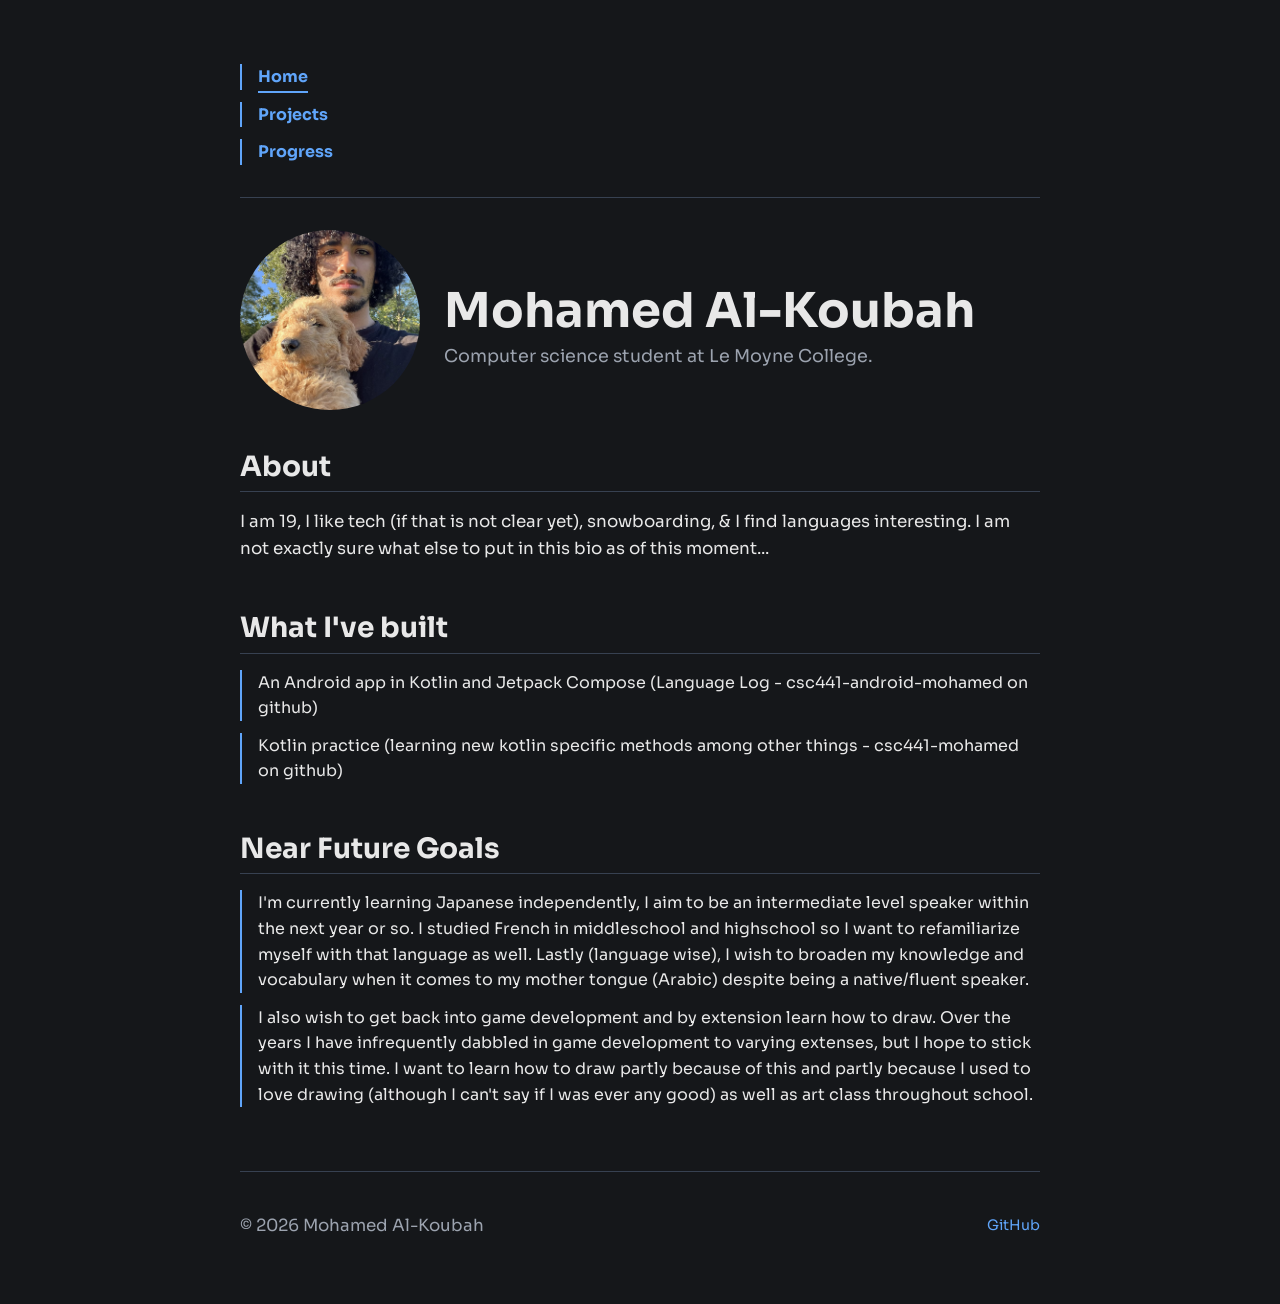
==== index.html @ a452be7b "Lab 13 done" ====
<!DOCTYPE html>
<html lang = "en">
    <head>
         <meta charset="UTF-8">
         <meta name="viewport" content="width=device-width, initial-scale=1.0">
         <title>Mohamed Al-Koubah</title>

         <!-- Class 12 · Step 1: a typeface I chose -->
         <link rel="preconnect" href="https://fonts.googleapis.com">
         <link rel="preconnect" href="https://fonts.gstatic.com" crossorigin>
         <link href="https://fonts.googleapis.com/css2?family=Sora:wght@100..800&display=swap" rel="stylesheet">
         <link rel="stylesheet" href="styles.css">
    </head>
    <body>
       <!-- Class 13 - Step 2: navigation -->
         <nav>
            <ul>
                <li><a href="index.html" class = "current">Home</a></li>
                <li><a href="projects.html">Projects</a></li>
                <li><a href="progress.html">Progress</a></li>
            </ul>
         </nav>
         <!-- Class 11: Step 2: the page content -->
         <header>
            <!-- Class 12: Step 3: an image -->
            <img src="images/me.jpg" alt="Portrait of Mohamed Al-Koubah." class="portrait">
            <!-- Lab 12 · Task 1: group the text so it stacks beside the photo -->
            <div>
               <h1>Mohamed Al-Koubah</h1>
               <p>Computer science student at Le Moyne College.</p>
            </div>
         </header>

         <main>

            <section>
               <h2>About</h2>
               <p>I am 19, I like tech (if that is not clear yet), snowboarding, & I find languages interesting.
                  I am not exactly sure what else to put in this bio as of this moment...
               </p>
            </section>
            
            <section>
               <h2>What I've built</h2>
               <ul>
                  <li>An Android app in Kotlin and Jetpack Compose (Language Log - csc441-android-mohamed on github)</li>
                  <li>Kotlin practice (learning new kotlin specific methods among other things - csc441-mohamed on github)</li>
               </ul>
            </section>
            
            <!-- Lab 11 · Task 2: a third section */ -->
            <section>
               <h2>Near Future Goals</h2>
               <ul>
                  <li>
                     I'm currently learning Japanese independently, I aim to be an intermediate level speaker within the next year or so.
                     I studied French in middleschool and highschool so I want to refamiliarize myself with that language as well. 
                     Lastly (language wise), I wish to broaden my knowledge and vocabulary when it comes to my mother tongue (Arabic) despite being a native/fluent speaker.
                  </li>

                  <li>
                     I also wish to get back into game development and by extension learn how to draw.
                     Over the years I have infrequently dabbled in game development to varying extenses, but I hope to stick with it this time.
                     I want to learn how to draw partly because of this and partly because I used to love drawing (although I can't say if I was ever any good) as well as art class throughout school.
                  </li>
               </ul>
            </section>

         </main>
         
         <!-- Lab 12 · Task 3: two things in the footer -->
         <footer>
            <p>© 2026 Mohamed Al-Koubah</p>
            <!-- Lab 11 · Task 3: a link off my page -->
            <a href="https://github.com/kobadevv" target="_blank" rel="noopener">GitHub</a>
         </footer>
   </body>
</html>
---- styles.css ----
/* Class 11 · Step 4: the basics */
:root {
    /* Lab 11 · Task 5: Your own colors */
    --text: #e8e8e8;
    --text-muted: #9ca3af;
    --accent: #60a5fa;
    --background: #15171a;
    --border: #374151;
}

body {
    font-family: "Sora", system-ui, -apple-system, "Segoe UI", sans-serif;
    color: var(--text);
    background: var(--background);
    line-height: 1.6;
    max-width: 50rem;
    margin: 0 auto;
    padding: 3rem 1.5rem;
}

h1 { 
    font-size: 3rem; /* Class 12 · Step 2: my own scale */
    line-height: 1.1;
    margin-bottom: 0.25rem; 
}

header p { color: var(--text-muted); font-size: 1.1rem; margin-top: 0; }

h2 {
    font-size: 1.75rem;
    line-height: 1.2;
    margin-top: 2.5rem;
    border-bottom: 1px solid var(--border);
    padding-bottom: 0.5rem;
    margin-bottom: 1rem;
}

p { 
    font-size: 1.05rem; 
    margin-bottom: 1rem;
}

footer { 
    margin-top: 4rem; 
    color: var(--text-muted); 
    font-size: 0.9rem; 

    /* Lab 12 · Task 3: footer */
    border-top: 1px solid var(--border);
    padding-top: 1.5rem;
    display: flex;
    justify-content: space-between;
    align-items: center;
}


/* Lab 11 · Task 4: links */
a {
    color: var(--accent);
    text-decoration: none;
    border-bottom: 1px solid transparent;
}

a:hover { border-bottom-color: var(--accent); }

.portrait {
    width: 180px;
    height: 180px;
    object-fit: cover;
    border-radius: 50%;
}

/* Class 12 · Step 4: spacing on purpose */
section {
    margin-bottom: 3rem;
}

/* Lab 12 · Task 2: list without bullets */
ul {
    list-style: none;
    padding-left: 0;
}

li {
    margin-bottom: 0.75rem;
    padding-left: 1rem;
    border-left: 2px solid var(--accent);
}

/* Lab 12 · Task 1: header side by side */
header {
    display: flex;
    align-items: center;
    gap: 1.5rem;
    /* Lab 12 · Task 4: let the header stack when there isn't room */
    flex-wrap: wrap;
}

/* Class 13 - Step 3: the nav bar */
nav a {
    text-decoration: none;
    font-weight: 700;
    padding-bottom: 0.25rem;
    border-bottom: 2px solid transparent;
}

nav a:hover {
    border-bottom-color: var(--text-muted);
}

/* Lab 13 - Task 1: which page am I on*/
nav a.current {
    border-bottom-color: var(--accent);
    color: var(--accent);
}

/* Lab 13 - Task 4: seperate the bar from the header */
nav {
    padding-bottom: 1rem;
    border-bottom: 1px solid var(--border);
    margin-bottom: 2rem;
}

/* Lab 13 - Task 5: one (styling) thing of my own */
nav a:focus-visible { 
    outline: 2px solid var(--accent); 
}
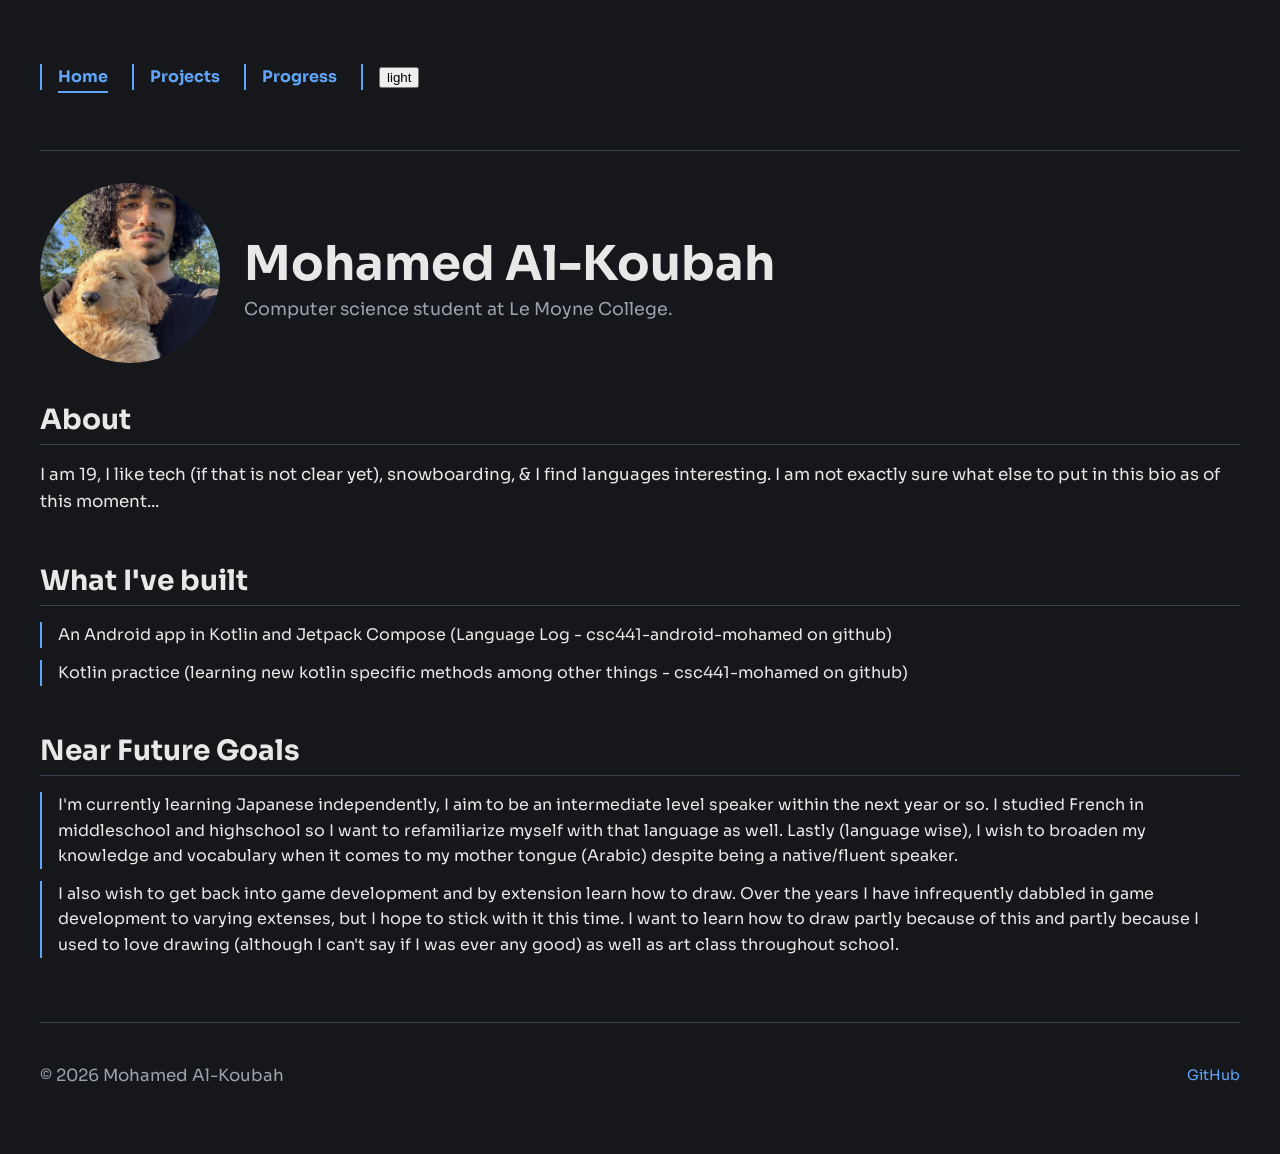
==== commit 7a039303: "S15 done" ====
--- a/index.html
+++ b/index.html
@@ -1,5 +1,6 @@
 <!DOCTYPE html>
 <html lang = "en">
+   
     <head>
          <meta charset="UTF-8">
          <meta name="viewport" content="width=device-width, initial-scale=1.0">
@@ -10,7 +11,12 @@
          <link rel="preconnect" href="https://fonts.gstatic.com" crossorigin>
          <link href="https://fonts.googleapis.com/css2?family=Sora:wght@100..800&display=swap" rel="stylesheet">
          <link rel="stylesheet" href="styles.css">
+         <!-- Class 15 - Step 1: my third file-->
+         <script src="script.js" defer>
+            
+         </script>
     </head>
+
     <body>
        <!-- Class 13 - Step 2: navigation -->
          <nav>
@@ -18,6 +24,8 @@
                 <li><a href="index.html" class = "current">Home</a></li>
                 <li><a href="projects.html">Projects</a></li>
                 <li><a href="progress.html">Progress</a></li>
+                <!-- Class 15 - Step 3: the theme button -->
+                 <li><button id="theme-toggle" type="button">light</button></li>
             </ul>
          </nav>
          <!-- Class 11: Step 2: the page content -->
@@ -70,7 +78,8 @@
          
          <!-- Lab 12 · Task 3: two things in the footer -->
          <footer>
-            <p>© 2026 Mohamed Al-Koubah</p>
+            <!-- Class 15 - Step 2: the year, written by JavaScript -->
+            <p>© <span id="year"></span> Mohamed Al-Koubah</p>
             <!-- Lab 11 · Task 3: a link off my page -->
             <a href="https://github.com/kobadevv" target="_blank" rel="noopener">GitHub</a>
          </footer>
--- a/styles.css
+++ b/styles.css
@@ -13,7 +13,7 @@
     color: var(--text);
     background: var(--background);
     line-height: 1.6;
-    max-width: 50rem;
+    max-width: 75rem;
     margin: 0 auto;
     padding: 3rem 1.5rem;
 }
@@ -40,7 +40,11 @@
     margin-bottom: 1rem;
 }
 
+/* Lab 14 · Task 4: footer stacks on narrow screens */
 footer { 
+    flex-direction: column;
+    gap: 0.5rem;
+
     margin-top: 4rem; 
     color: var(--text-muted); 
     font-size: 0.9rem; 
@@ -126,3 +130,57 @@
     outline: 2px solid var(--accent); 
 }
 
+/* Class 14 · Step 2: the cards go in a row */
+.cards {
+    margin-top: 3rem; /* Lab 14 · Step 5: two fixes (fix overlapping photo on cards [wide screens])*/
+    display: flex;
+    /* Class 14 · Step 3: stack by default */
+    flex-direction: column;
+    gap: 1.5rem;
+    /* Lab 14 · Step 6: one layout choice of my own */
+    flex-wrap: wrap;
+}
+
+
+.card {
+    flex: 1 1 18rem;
+    padding: 1.5rem;
+    border: 1px solid var(--border);
+    border-radius: 8px;
+}
+
+/* Lab 14 · Task 1: the nav stacks on narrow screens */
+nav ul {
+    list-style: none;
+    padding-left: 0;
+    display: flex;
+    flex-direction: column;
+    gap: 0.5rem;
+    margin-bottom: 2rem;
+}
+
+/* Class 14 · Step 3: a row when there's room */
+@media (min-width: 50rem) {
+    .cards {
+        flex-direction: row;
+    }
+    nav ul {
+        flex-direction: row;
+        gap: 1.5rem;    
+    }
+    footer {
+        flex-direction: row;
+        justify-content: space-between;
+    }
+}
+
+/* Lab 14 · Step 5: two fixes (fix photo clipping)*/
+img { max-width: 100%; height: auto; }
+
+body.light {
+    --text: black;
+    --text-muted: gray;
+    --accent: royalblue;
+    --background: white;
+    --border: dimgray;
+}
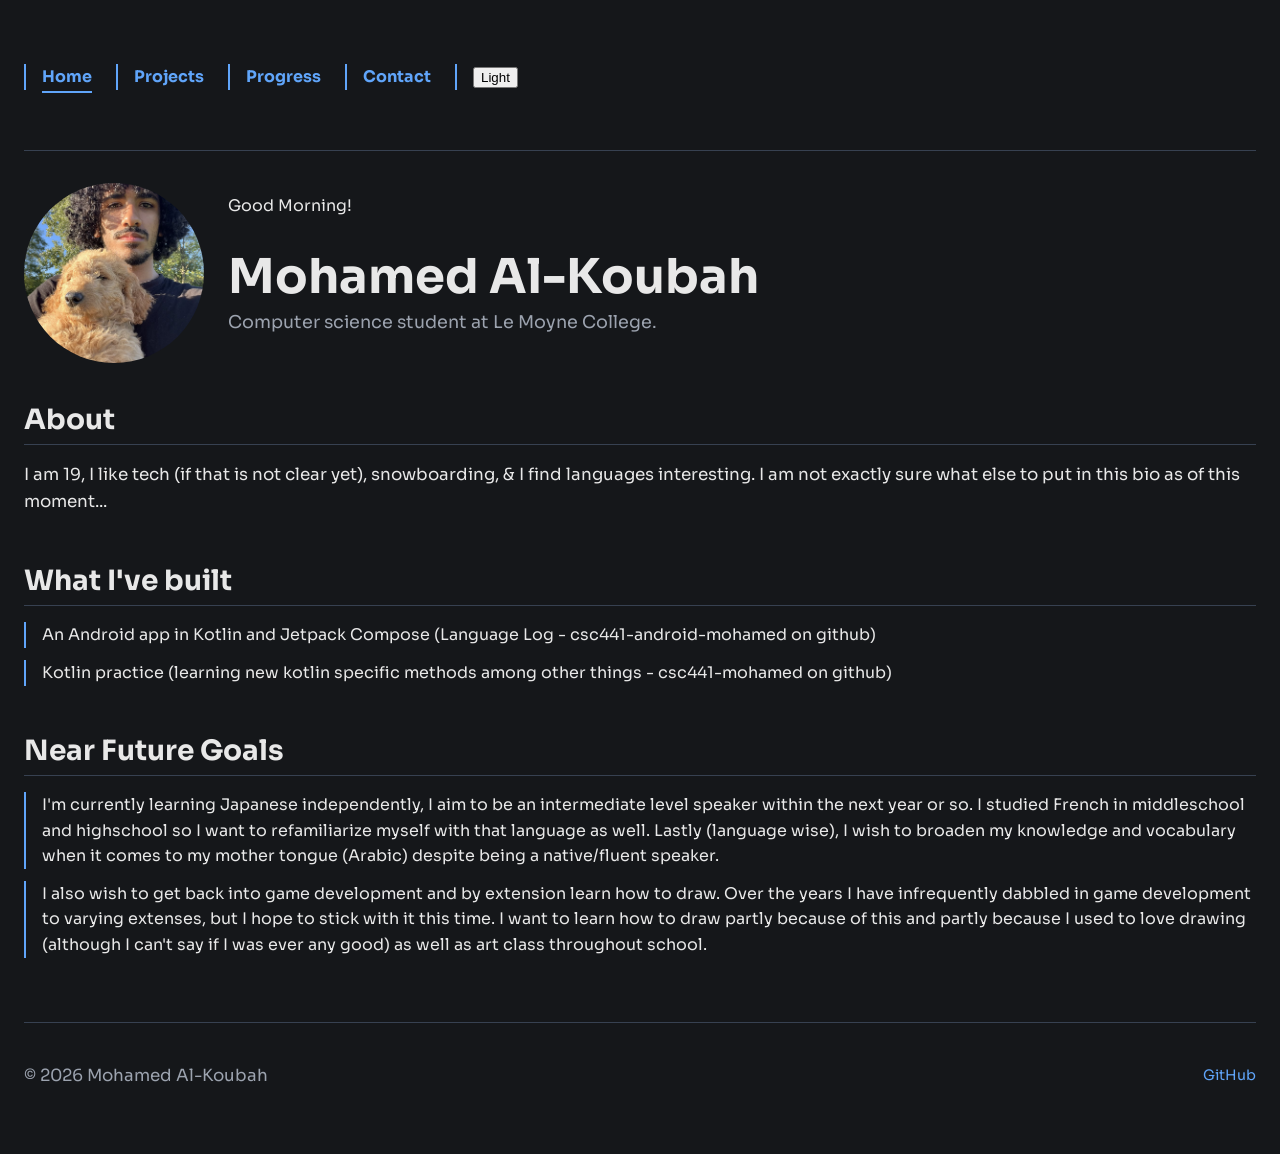
==== commit 3609a80d: "S16 done" ====
--- a/index.html
+++ b/index.html
@@ -1,6 +1,6 @@
 <!DOCTYPE html>
 <html lang = "en">
-   
+
     <head>
          <meta charset="UTF-8">
          <meta name="viewport" content="width=device-width, initial-scale=1.0">
@@ -21,11 +21,12 @@
        <!-- Class 13 - Step 2: navigation -->
          <nav>
             <ul>
-                <li><a href="index.html" class = "current">Home</a></li>
-                <li><a href="projects.html">Projects</a></li>
-                <li><a href="progress.html">Progress</a></li>
-                <!-- Class 15 - Step 3: the theme button -->
-                 <li><button id="theme-toggle" type="button">light</button></li>
+               <li><a href="index.html" class = "current">Home</a></li>
+               <li><a href="projects.html">Projects</a></li>
+               <li><a href="progress.html">Progress</a></li>
+               <li><a href="contact.html">Contact</a></li>
+               <!-- Class 15 - Step 3: the theme button -->
+               <li><button id="theme-toggle" type="button">Light</button></li>
             </ul>
          </nav>
          <!-- Class 11: Step 2: the page content -->
@@ -34,9 +35,12 @@
             <img src="images/me.jpg" alt="Portrait of Mohamed Al-Koubah." class="portrait">
             <!-- Lab 12 · Task 1: group the text so it stacks beside the photo -->
             <div>
+               <!-- Lab 15 - Step 5: one more thing that reacts (dynamic greeting!) -->
+               <span id="greeting"></span> 
                <h1>Mohamed Al-Koubah</h1>
                <p>Computer science student at Le Moyne College.</p>
             </div>
+            
          </header>
 
          <main>
--- a/styles.css
+++ b/styles.css
@@ -1,3 +1,9 @@
+
+/* Class 16 - Step 3: padding counts inside width, not on top of it */
+* {
+    box-sizing: border-box;
+}
+
 /* Class 11 · Step 4: the basics */
 :root {
     /* Lab 11 · Task 5: Your own colors */
@@ -13,7 +19,7 @@
     color: var(--text);
     background: var(--background);
     line-height: 1.6;
-    max-width: 75rem;
+    max-width: 90rem;
     margin: 0 auto;
     padding: 3rem 1.5rem;
 }
@@ -183,4 +189,42 @@
     --accent: royalblue;
     --background: white;
     --border: dimgray;
+}
+
+/* Class 16 - Step 3: the form */
+form label {
+    display: block;
+    font-weight: 700;
+    margin-bottom: 0.25rem;
+}
+
+form input, form textarea {
+    font: inherit;
+    width: 100%;
+    padding: 0.5rem;
+    border: 1px solid var(--border);
+    scroll-padding-block-start: 6px;
+    background: var(--background);
+    color: var(--text)
+}
+
+form input:focus, form textarea:focus {
+    outline: 2px solid var (--accent);
+    outline-offset: 1px;
+}
+
+form button {
+    font: inherit;
+    font-weight: 700;
+    color: var(--background);
+    background: var(--accent);
+    border: none;
+    border-radius: 6px;
+    padding: 0.5rem 1.5rem;
+    cursor: pointer;
+}
+
+#form-status {
+    font-weight: 700;
+    color: var(--accent);
 }
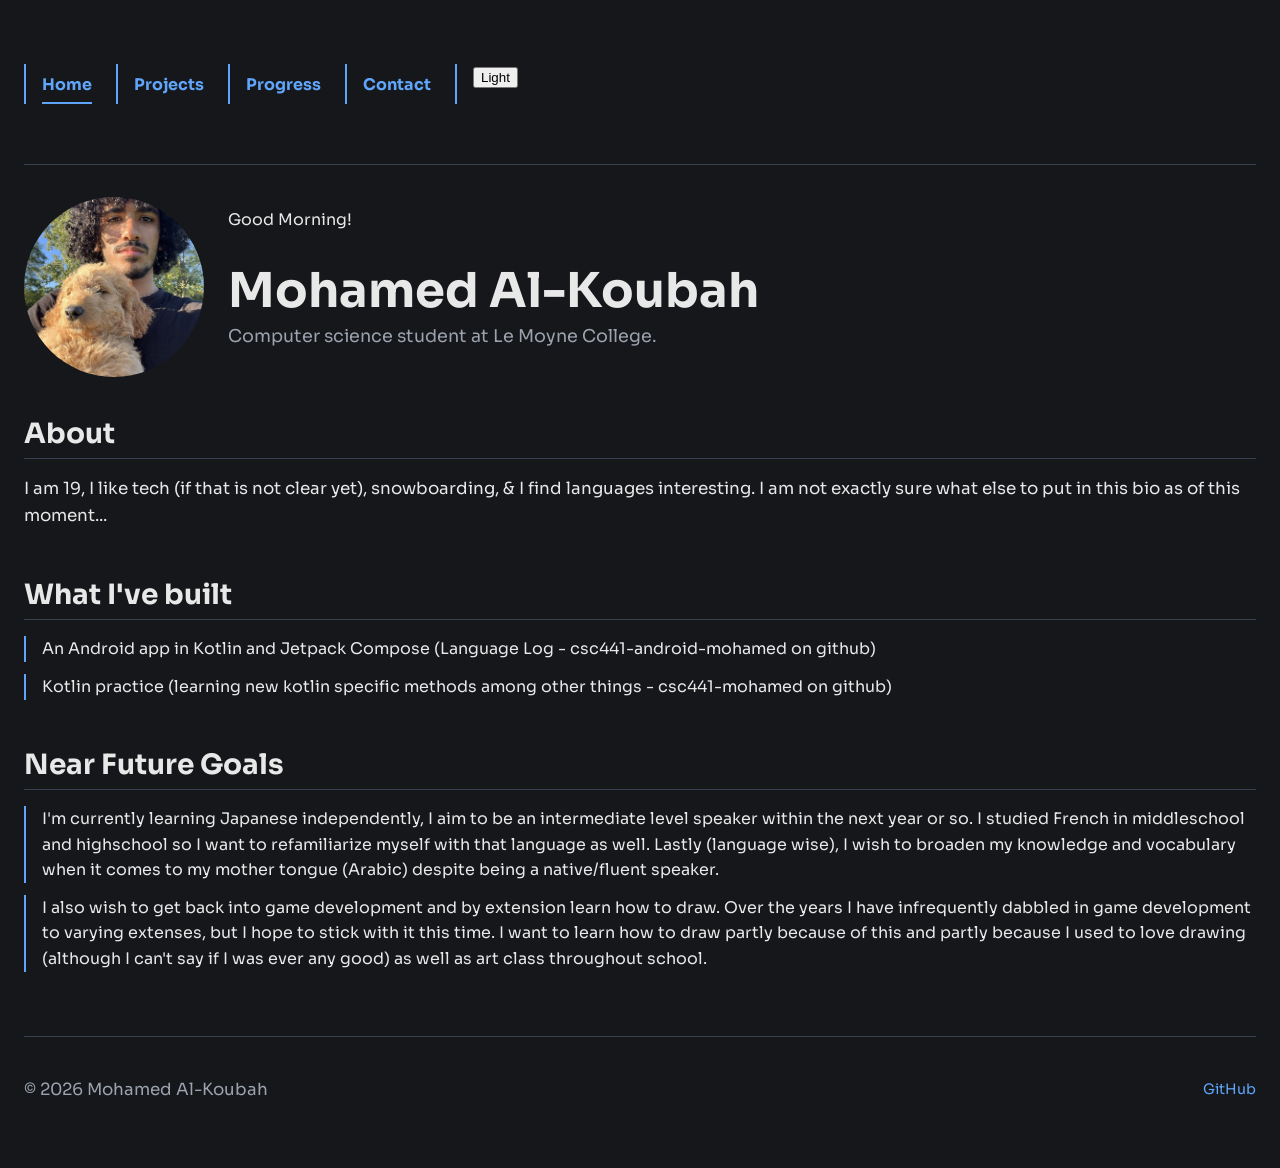
==== commit 8a84d11f: "Lab 16 done" ====
--- a/index.html
+++ b/index.html
@@ -5,6 +5,7 @@
          <meta charset="UTF-8">
          <meta name="viewport" content="width=device-width, initial-scale=1.0">
          <title>Mohamed Al-Koubah</title>
+         <link rel="icon" href="images/me.jpg"> <!-- icon to remove "favicon.ico" error -->
 
          <!-- Class 12 · Step 1: a typeface I chose -->
          <link rel="preconnect" href="https://fonts.googleapis.com">
--- a/styles.css
+++ b/styles.css
@@ -12,6 +12,7 @@
     --accent: #60a5fa;
     --background: #15171a;
     --border: #374151;
+    --error: lightsalmon;
 }
 
 body {
@@ -110,6 +111,10 @@
 nav a {
     text-decoration: none;
     font-weight: 700;
+
+    /* Lab 16 Task 3: the form on a phone (increased button space/size) */
+    display: inline-block;
+    padding-top: 0.5rem;
     padding-bottom: 0.25rem;
     border-bottom: 2px solid transparent;
 }
@@ -209,7 +214,7 @@
 }
 
 form input:focus, form textarea:focus {
-    outline: 2px solid var (--accent);
+    outline: 2px solid var(--accent);
     outline-offset: 1px;
 }
 
@@ -220,11 +225,18 @@
     background: var(--accent);
     border: none;
     border-radius: 6px;
-    padding: 0.5rem 1.5rem;
+
+    /* Lab 16 Task 3: the form on a phone (increased button size to 44px minimum) */
+    padding: 1rem 1.5rem;
     cursor: pointer;
 }
 
 #form-status {
     font-weight: 700;
     color: var(--accent);
+}
+
+/* Lab 16 · Task 1: the error state */
+#form-status.error {
+    color: var(--error);
 }
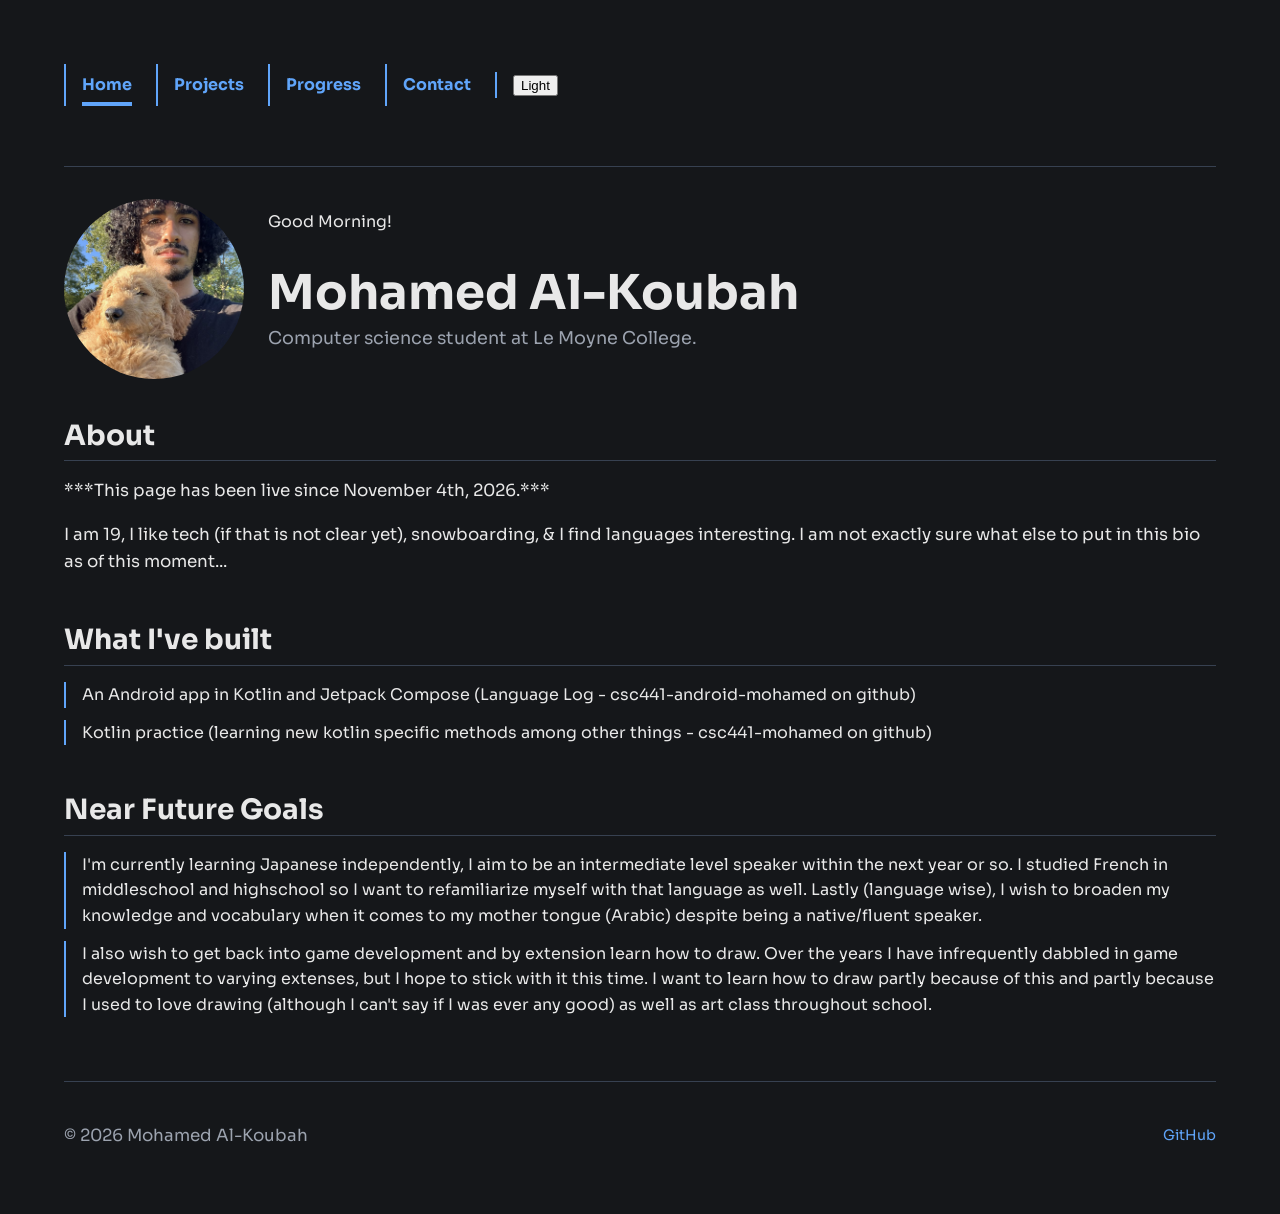
==== commit bd73dcbf: "Lab 17 done" ====
--- a/index.html
+++ b/index.html
@@ -48,6 +48,8 @@
 
             <section>
                <h2>About</h2>
+               <!-- Lab 17 - Task 3: something I can see -->
+               <p>***This page has been live since November 4th, 2026.***</p>
                <p>I am 19, I like tech (if that is not clear yet), snowboarding, & I find languages interesting.
                   I am not exactly sure what else to put in this bio as of this moment...
                </p>
--- a/styles.css
+++ b/styles.css
@@ -20,7 +20,7 @@
     color: var(--text);
     background: var(--background);
     line-height: 1.6;
-    max-width: 90rem;
+    max-width: 75rem;
     margin: 0 auto;
     padding: 3rem 1.5rem;
 }
@@ -116,7 +116,7 @@
     display: inline-block;
     padding-top: 0.5rem;
     padding-bottom: 0.25rem;
-    border-bottom: 2px solid transparent;
+    border-bottom: .25rem solid transparent;
 }
 
 nav a:hover {
@@ -178,6 +178,7 @@
     nav ul {
         flex-direction: row;
         gap: 1.5rem;    
+        align-items: center;
     }
     footer {
         flex-direction: row;
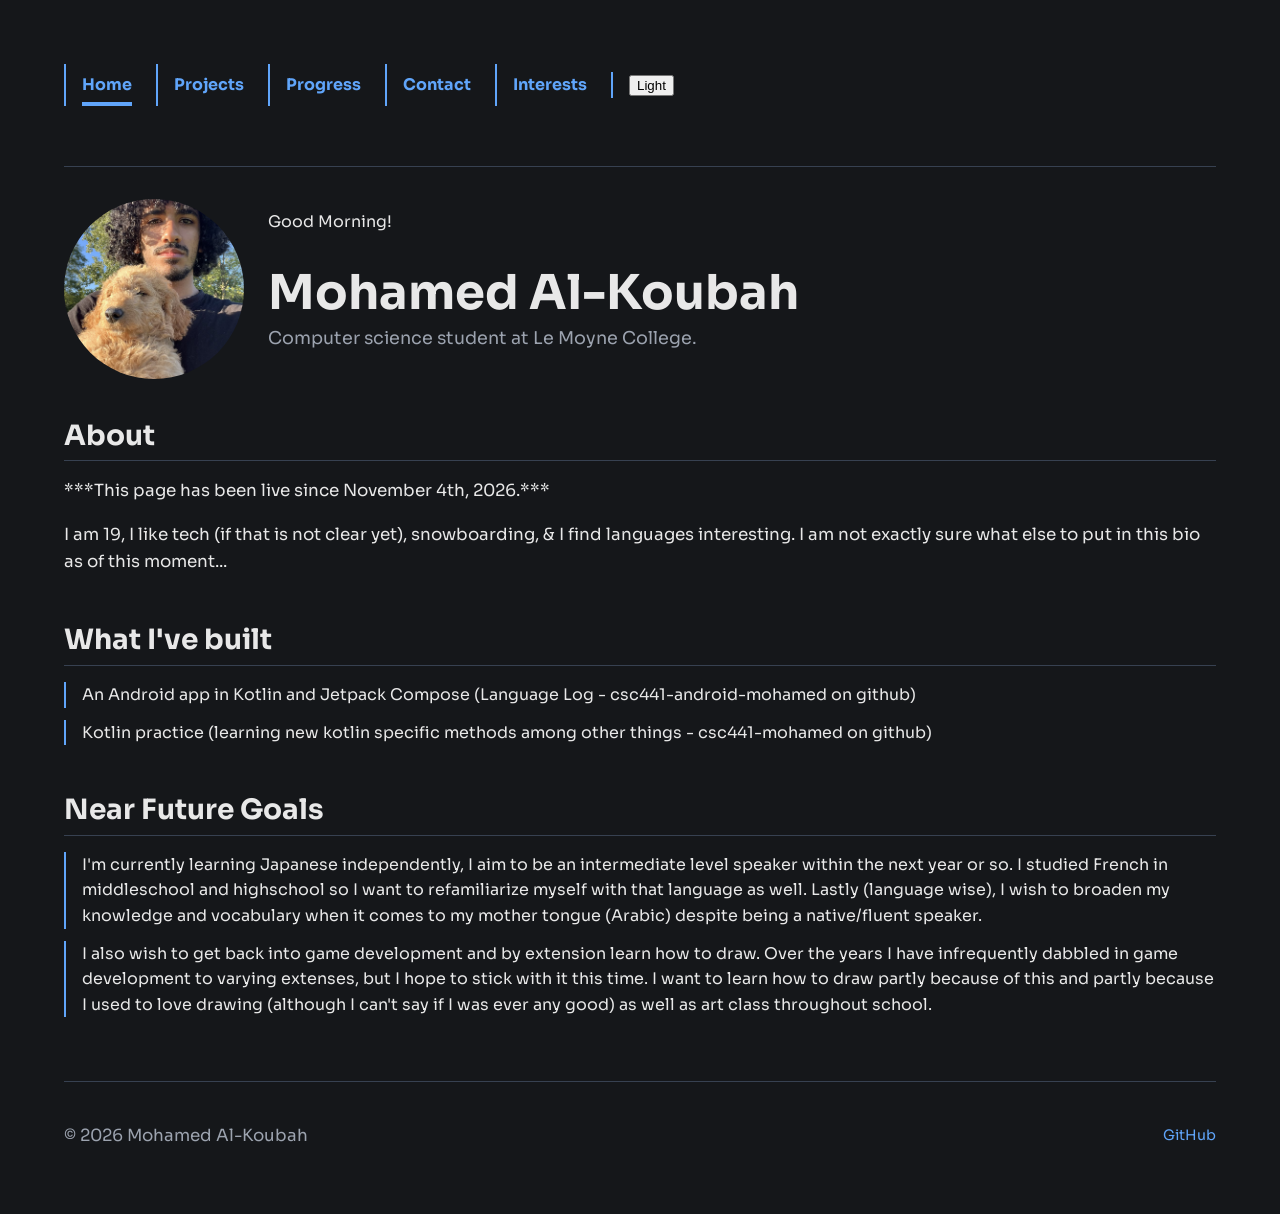
==== commit 1f056e2b: "S20 done" ====
--- a/index.html
+++ b/index.html
@@ -1,94 +1,102 @@
 <!DOCTYPE html>
-<html lang = "en">
+<html lang="en">
 
-    <head>
-         <meta charset="UTF-8">
-         <meta name="viewport" content="width=device-width, initial-scale=1.0">
-         <title>Mohamed Al-Koubah</title>
-         <link rel="icon" href="images/me.jpg"> <!-- icon to remove "favicon.ico" error -->
+<head>
+   <meta charset="UTF-8">
+   <meta name="viewport" content="width=device-width, initial-scale=1.0">
+   <title>Mohamed Al-Koubah</title>
+   <link rel="icon" href="images/me.jpg"> <!-- icon to remove "favicon.ico" error -->
 
-         <!-- Class 12 · Step 1: a typeface I chose -->
-         <link rel="preconnect" href="https://fonts.googleapis.com">
-         <link rel="preconnect" href="https://fonts.gstatic.com" crossorigin>
-         <link href="https://fonts.googleapis.com/css2?family=Sora:wght@100..800&display=swap" rel="stylesheet">
-         <link rel="stylesheet" href="styles.css">
-         <!-- Class 15 - Step 1: my third file-->
-         <script src="script.js" defer>
-            
-         </script>
-    </head>
+   <!-- Class 12 · Step 1: a typeface I chose -->
+   <link rel="preconnect" href="https://fonts.googleapis.com">
+   <link rel="preconnect" href="https://fonts.gstatic.com" crossorigin>
+   <link href="https://fonts.googleapis.com/css2?family=Sora:wght@100..800&display=swap" rel="stylesheet">
+   <link rel="stylesheet" href="styles.css">
+   <!-- Class 15 - Step 1: my third file-->
+   <script src="script.js" defer>
 
-    <body>
-       <!-- Class 13 - Step 2: navigation -->
-         <nav>
-            <ul>
-               <li><a href="index.html" class = "current">Home</a></li>
-               <li><a href="projects.html">Projects</a></li>
-               <li><a href="progress.html">Progress</a></li>
-               <li><a href="contact.html">Contact</a></li>
-               <!-- Class 15 - Step 3: the theme button -->
-               <li><button id="theme-toggle" type="button">Light</button></li>
-            </ul>
-         </nav>
-         <!-- Class 11: Step 2: the page content -->
-         <header>
-            <!-- Class 12: Step 3: an image -->
-            <img src="images/me.jpg" alt="Portrait of Mohamed Al-Koubah." class="portrait">
-            <!-- Lab 12 · Task 1: group the text so it stacks beside the photo -->
-            <div>
-               <!-- Lab 15 - Step 5: one more thing that reacts (dynamic greeting!) -->
-               <span id="greeting"></span> 
-               <h1>Mohamed Al-Koubah</h1>
-               <p>Computer science student at Le Moyne College.</p>
-            </div>
-            
-         </header>
+   </script>
+</head>
 
-         <main>
+<body>
+   <!-- Class 13 - Step 2: navigation -->
+   <nav>
+      <ul>
+         <li><a href="index.html" class="current">Home</a></li>
+         <li><a href="projects.html">Projects</a></li>
+         <li><a href="progress.html">Progress</a></li>
+         <li><a href="contact.html">Contact</a></li>
+         <li><a href="interests.html">Interests</a></li>
+         <!-- Class 15 - Step 3: the theme button -->
+         <li><button id="theme-toggle" type="button">Light</button></li>
+      </ul>
+   </nav>
+   <!-- Class 11: Step 2: the page content -->
+   <header>
+      <!-- Class 12: Step 3: an image -->
+      <img src="images/me.jpg" alt="Portrait of Mohamed Al-Koubah." class="portrait">
+      <!-- Lab 12 · Task 1: group the text so it stacks beside the photo -->
+      <div>
+         <!-- Lab 15 - Step 5: one more thing that reacts (dynamic greeting!) -->
+         <span id="greeting"></span>
+         <h1>Mohamed Al-Koubah</h1>
+         <p>Computer science student at Le Moyne College.</p>
+      </div>
 
-            <section>
-               <h2>About</h2>
-               <!-- Lab 17 - Task 3: something I can see -->
-               <p>***This page has been live since November 4th, 2026.***</p>
-               <p>I am 19, I like tech (if that is not clear yet), snowboarding, & I find languages interesting.
-                  I am not exactly sure what else to put in this bio as of this moment...
-               </p>
-            </section>
-            
-            <section>
-               <h2>What I've built</h2>
-               <ul>
-                  <li>An Android app in Kotlin and Jetpack Compose (Language Log - csc441-android-mohamed on github)</li>
-                  <li>Kotlin practice (learning new kotlin specific methods among other things - csc441-mohamed on github)</li>
-               </ul>
-            </section>
-            
-            <!-- Lab 11 · Task 2: a third section */ -->
-            <section>
-               <h2>Near Future Goals</h2>
-               <ul>
-                  <li>
-                     I'm currently learning Japanese independently, I aim to be an intermediate level speaker within the next year or so.
-                     I studied French in middleschool and highschool so I want to refamiliarize myself with that language as well. 
-                     Lastly (language wise), I wish to broaden my knowledge and vocabulary when it comes to my mother tongue (Arabic) despite being a native/fluent speaker.
-                  </li>
+   </header>
 
-                  <li>
-                     I also wish to get back into game development and by extension learn how to draw.
-                     Over the years I have infrequently dabbled in game development to varying extenses, but I hope to stick with it this time.
-                     I want to learn how to draw partly because of this and partly because I used to love drawing (although I can't say if I was ever any good) as well as art class throughout school.
-                  </li>
-               </ul>
-            </section>
+   <main>
 
-         </main>
-         
-         <!-- Lab 12 · Task 3: two things in the footer -->
-         <footer>
-            <!-- Class 15 - Step 2: the year, written by JavaScript -->
-            <p>© <span id="year"></span> Mohamed Al-Koubah</p>
-            <!-- Lab 11 · Task 3: a link off my page -->
-            <a href="https://github.com/kobadevv" target="_blank" rel="noopener">GitHub</a>
-         </footer>
-   </body>
+      <section>
+         <h2>About</h2>
+         <!-- Lab 17 - Task 3: something I can see -->
+         <p>***This page has been live since November 4th, 2026.***</p>
+         <p>I am 19, I like tech (if that is not clear yet), snowboarding, & I find languages interesting.
+            I am not exactly sure what else to put in this bio as of this moment...
+         </p>
+      </section>
+
+      <section>
+         <h2>What I've built</h2>
+         <ul>
+            <li>An Android app in Kotlin and Jetpack Compose (Language Log - csc441-android-mohamed on github)</li>
+            <li>Kotlin practice (learning new kotlin specific methods among other things - csc441-mohamed on github)
+            </li>
+         </ul>
+      </section>
+
+      <!-- Lab 11 · Task 2: a third section */ -->
+      <section>
+         <h2>Near Future Goals</h2>
+         <ul>
+            <li>
+               I'm currently learning Japanese independently, I aim to be an intermediate level speaker within the next
+               year or so.
+               I studied French in middleschool and highschool so I want to refamiliarize myself with that language as
+               well.
+               Lastly (language wise), I wish to broaden my knowledge and vocabulary when it comes to my mother tongue
+               (Arabic) despite being a native/fluent speaker.
+            </li>
+
+            <li>
+               I also wish to get back into game development and by extension learn how to draw.
+               Over the years I have infrequently dabbled in game development to varying extenses, but I hope to stick
+               with it this time.
+               I want to learn how to draw partly because of this and partly because I used to love drawing (although I
+               can't say if I was ever any good) as well as art class throughout school.
+            </li>
+         </ul>
+      </section>
+
+   </main>
+
+   <!-- Lab 12 · Task 3: two things in the footer -->
+   <footer>
+      <!-- Class 15 - Step 2: the year, written by JavaScript -->
+      <p>© <span id="year"></span> Mohamed Al-Koubah</p>
+      <!-- Lab 11 · Task 3: a link off my page -->
+      <a href="https://github.com/kobadevv" target="_blank" rel="noopener">GitHub</a>
+   </footer>
+</body>
+
 </html>
--- a/styles.css
+++ b/styles.css
@@ -1,4 +1,3 @@
-
 /* Class 16 - Step 3: padding counts inside width, not on top of it */
 * {
     box-sizing: border-box;
@@ -23,15 +22,22 @@
     max-width: 75rem;
     margin: 0 auto;
     padding: 3rem 1.5rem;
-}
-
-h1 { 
-    font-size: 3rem; /* Class 12 · Step 2: my own scale */
+    /* Lab 18 - Task 6: Fixing two things (prevent horizontal scrolling along mobile) */
+    overflow-wrap: break-word;
+}
+
+h1 {
+    font-size: 3rem;
+    /* Class 12 · Step 2: my own scale */
     line-height: 1.1;
-    margin-bottom: 0.25rem; 
-}
-
-header p { color: var(--text-muted); font-size: 1.1rem; margin-top: 0; }
+    margin-bottom: 0.25rem;
+}
+
+header p {
+    color: var(--text-muted);
+    font-size: 1.1rem;
+    margin-top: 0;
+}
 
 h2 {
     font-size: 1.75rem;
@@ -42,19 +48,19 @@
     margin-bottom: 1rem;
 }
 
-p { 
-    font-size: 1.05rem; 
+p {
+    font-size: 1.05rem;
     margin-bottom: 1rem;
 }
 
 /* Lab 14 · Task 4: footer stacks on narrow screens */
-footer { 
+footer {
     flex-direction: column;
     gap: 0.5rem;
 
-    margin-top: 4rem; 
-    color: var(--text-muted); 
-    font-size: 0.9rem; 
+    margin-top: 4rem;
+    color: var(--text-muted);
+    font-size: 0.9rem;
 
     /* Lab 12 · Task 3: footer */
     border-top: 1px solid var(--border);
@@ -72,7 +78,9 @@
     border-bottom: 1px solid transparent;
 }
 
-a:hover { border-bottom-color: var(--accent); }
+a:hover {
+    border-bottom-color: var(--accent);
+}
 
 .portrait {
     width: 180px;
@@ -137,13 +145,14 @@
 }
 
 /* Lab 13 - Task 5: one (styling) thing of my own */
-nav a:focus-visible { 
-    outline: 2px solid var(--accent); 
+nav a:focus-visible {
+    outline: 2px solid var(--accent);
 }
 
 /* Class 14 · Step 2: the cards go in a row */
 .cards {
-    margin-top: 3rem; /* Lab 14 · Step 5: two fixes (fix overlapping photo on cards [wide screens])*/
+    margin-top: 3rem;
+    /* Lab 14 · Step 5: two fixes (fix overlapping photo on cards [wide screens])*/
     display: flex;
     /* Class 14 · Step 3: stack by default */
     flex-direction: column;
@@ -166,7 +175,8 @@
     padding-left: 0;
     display: flex;
     flex-direction: column;
-    gap: 0.5rem;
+    /* Lab 18 - Task 6: Fixing two things (increased gap along nav links) */
+    gap: 1rem;
     margin-bottom: 2rem;
 }
 
@@ -175,11 +185,13 @@
     .cards {
         flex-direction: row;
     }
+
     nav ul {
         flex-direction: row;
-        gap: 1.5rem;    
+        gap: 1.5rem;
         align-items: center;
     }
+
     footer {
         flex-direction: row;
         justify-content: space-between;
@@ -187,7 +199,10 @@
 }
 
 /* Lab 14 · Step 5: two fixes (fix photo clipping)*/
-img { max-width: 100%; height: auto; }
+img {
+    max-width: 100%;
+    height: auto;
+}
 
 body.light {
     --text: black;
@@ -204,7 +219,8 @@
     margin-bottom: 0.25rem;
 }
 
-form input, form textarea {
+form input,
+form textarea {
     font: inherit;
     width: 100%;
     padding: 0.5rem;
@@ -214,7 +230,8 @@
     color: var(--text)
 }
 
-form input:focus, form textarea:focus {
+form input:focus,
+form textarea:focus {
     outline: 2px solid var(--accent);
     outline-offset: 1px;
 }
@@ -240,4 +257,47 @@
 /* Lab 16 · Task 1: the error state */
 #form-status.error {
     color: var(--error);
+}
+
+/* Class 18: Step 2: the honey pot, hidden from people */
+.hidden-field {
+    display: none;
+}
+
+/* Class 20 · Step 5: cards use your existing theme variables */
+.interests-section {
+    max-width: 1000px;
+    margin: 2rem auto;
+    padding: 1rem;
+}
+
+.showcase-grid {
+    display: grid;
+    grid-template-columns: repeat(auto-fit, minmax(min(100%, 250px), 1fr));
+    gap: 1rem;
+}
+
+.showcase-card {
+    padding: 1rem;
+    border: 1px solid var(--border, lightgray);
+    background: var(--background, white);
+    color: var(--text, black);
+    border-radius: 12px;
+}
+
+.showcase-card h3 {
+    margin: 0 0 .4rem;
+}
+
+.showcase-card small {
+    color: var(--accent, royalblue);
+    font-weight: 700;
+}
+
+.showcase-card p {
+    line-height: 1.5;
+}
+
+#showcase-status {
+    color: var(--text-muted, dimgray);
 }
